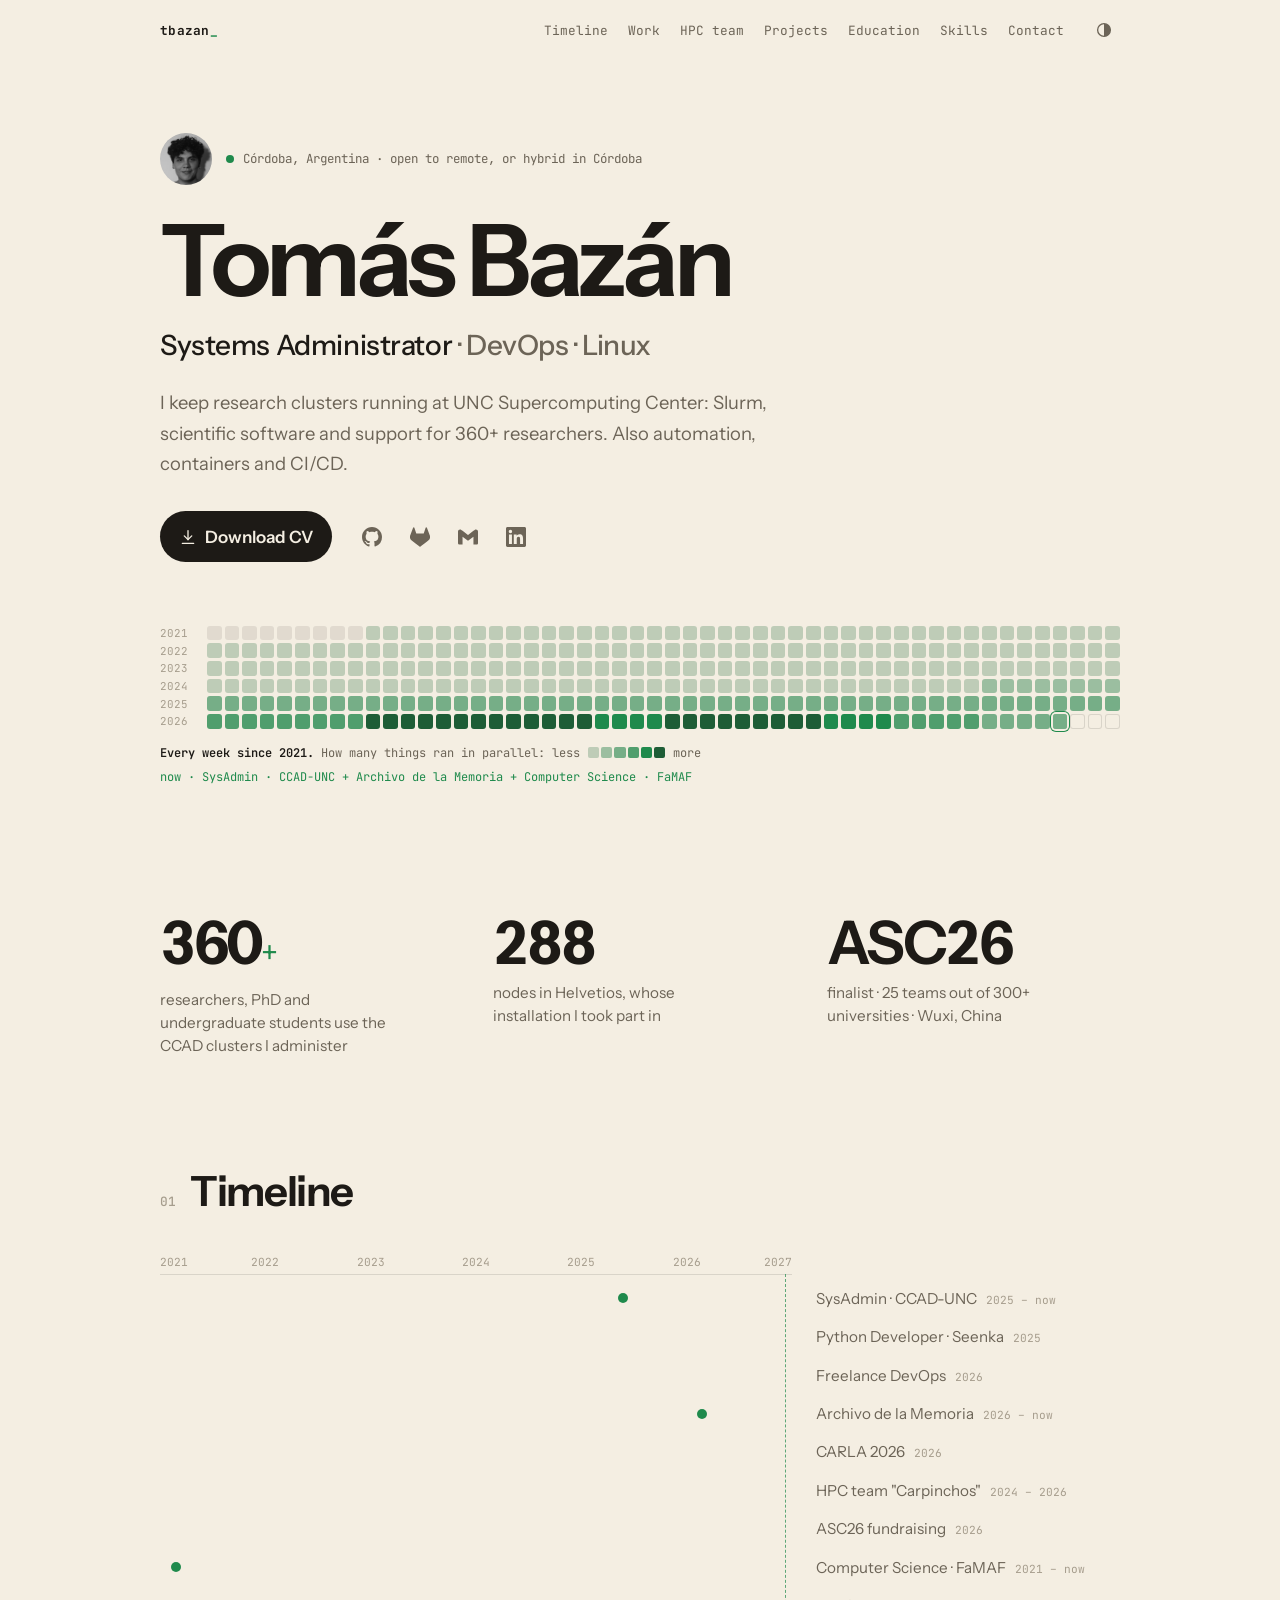
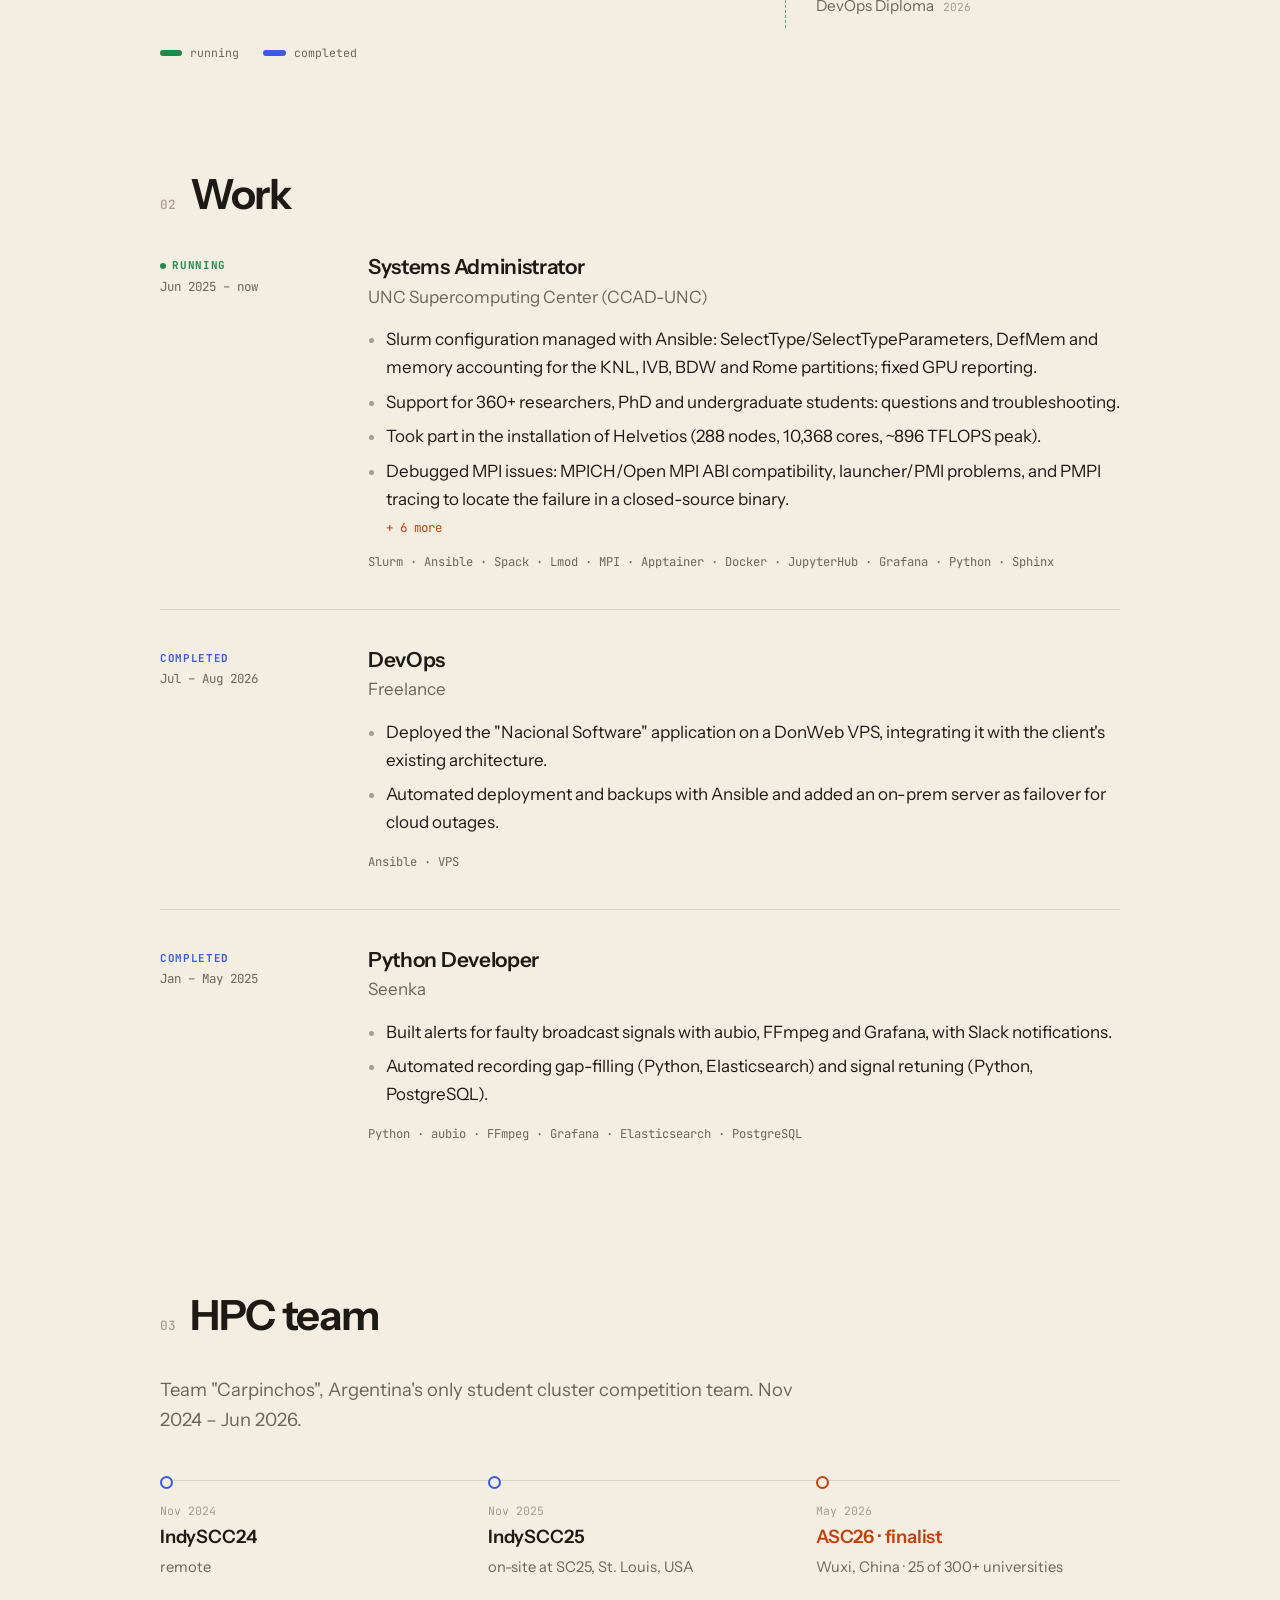
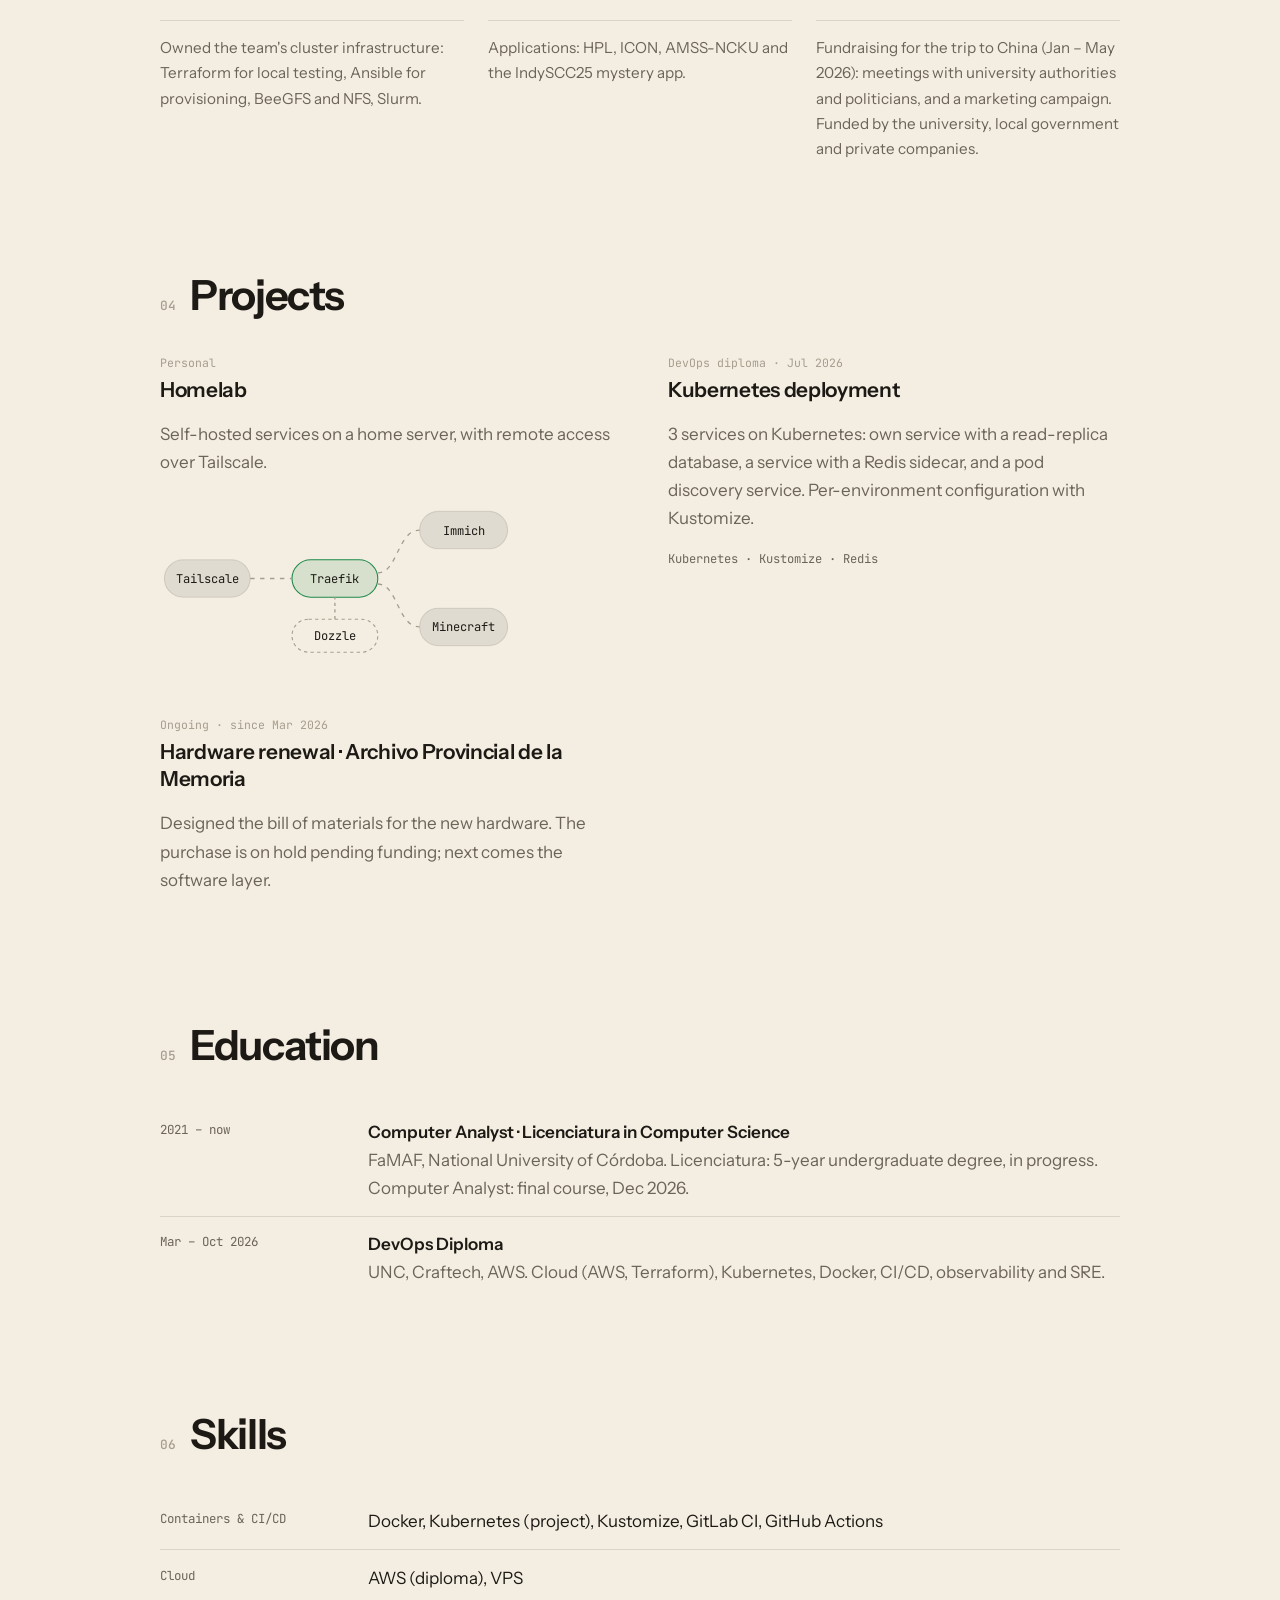
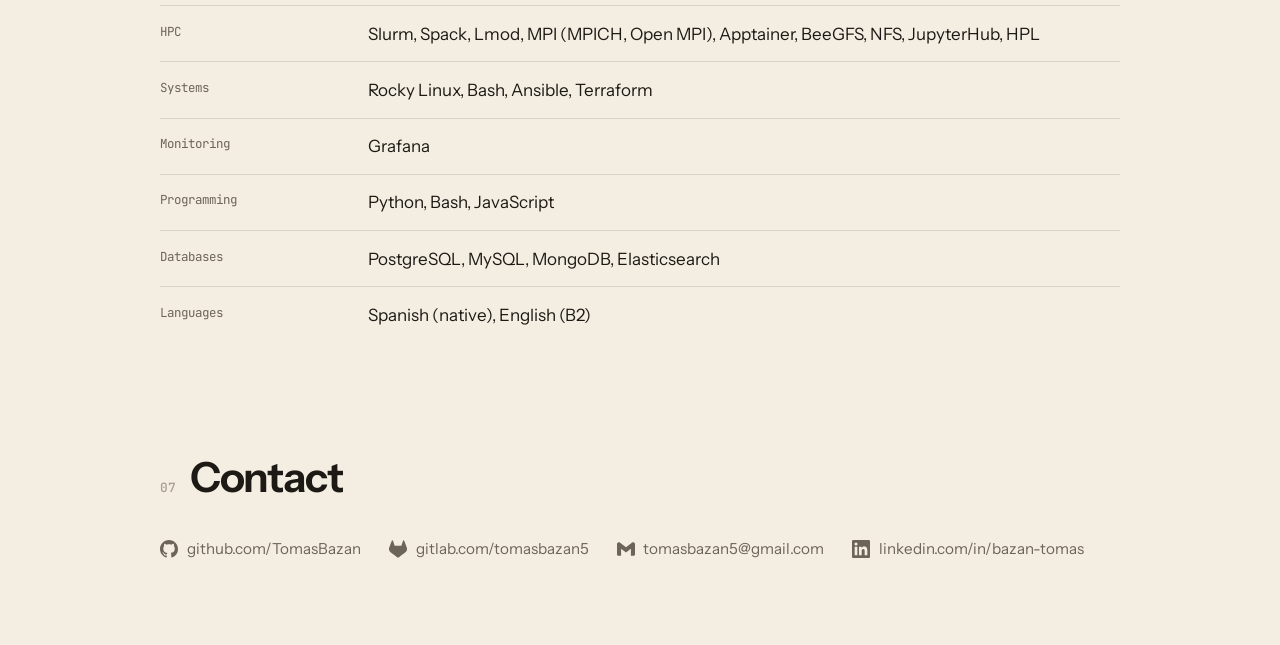
==== site/index.html @ 71e32c1a "feat(site): add single-page site with timeline and weekly workload grid" ====
<!DOCTYPE html>
<html lang="en">
<head>
  <meta charset="utf-8">
  <meta name="viewport" content="width=device-width, initial-scale=1">
  <meta http-equiv="Content-Security-Policy" content="default-src 'none'; script-src 'self'; style-src 'self'; img-src 'self'; font-src 'self'; base-uri 'none'; form-action 'none'">
  <meta name="description" content="Tomás Bazán · Systems Administrator · DevOps · Linux · Córdoba, Argentina">
  <title>Tomás Bazán · Systems Administrator · DevOps</title>
  <link rel="stylesheet" href="style.css?v=3">
  <script src="app.js?v=3" defer></script>
</head>
<body>
  <svg width="0" height="0" class="sprite" aria-hidden="true">
    <symbol id="i-github" viewBox="0 0 16 16"><path fill="currentColor" d="M8 0C3.58 0 0 3.58 0 8c0 3.54 2.29 6.53 5.47 7.59.4.07.55-.17.55-.38 0-.19-.01-.82-.01-1.49-2.01.37-2.53-.49-2.69-.94-.09-.23-.48-.94-.82-1.13-.28-.15-.68-.52-.01-.53.63-.01 1.08.58 1.23.82.72 1.21 1.87.87 2.33.66.07-.52.28-.87.51-1.07-1.78-.2-3.64-.89-3.64-3.95 0-.87.31-1.59.82-2.15-.08-.2-.36-1.02.08-2.12 0 0 .67-.21 2.2.82.64-.18 1.32-.27 2-.27.68 0 1.36.09 2 .27 1.53-1.04 2.2-.82 2.2-.82.44 1.1.16 1.92.08 2.12.51.56.82 1.27.82 2.15 0 3.07-1.87 3.75-3.65 3.95.29.25.54.73.54 1.48 0 1.07-.01 1.93-.01 2.2 0 .21.15.46.55.38A8.01 8.01 0 0 0 16 8c0-4.42-3.58-8-8-8z"/></symbol>
    <symbol id="i-linkedin" viewBox="0 0 24 24"><path fill="currentColor" d="M20.45 20.45h-3.56v-5.57c0-1.33-.02-3.04-1.85-3.04-1.85 0-2.14 1.45-2.14 2.94v5.67H9.35V9h3.41v1.56h.05c.48-.9 1.64-1.85 3.37-1.85 3.6 0 4.27 2.37 4.27 5.46v6.28zM5.34 7.43a2.06 2.06 0 1 1 0-4.13 2.06 2.06 0 0 1 0 4.13zM7.12 20.45H3.56V9h3.56v11.45zM22.22 0H1.77C.79 0 0 .77 0 1.73v20.54C0 23.23.79 24 1.77 24h20.45c.98 0 1.78-.77 1.78-1.73V1.73C24 .77 23.2 0 22.22 0z"/></symbol>
    <symbol id="i-gitlab" viewBox="0 0 24 24"><path fill="currentColor" d="m23.6 9.593-.033-.086L20.3.98a.851.851 0 0 0-.336-.405.875.875 0 0 0-1 .054.875.875 0 0 0-.29.44L16.47 7.818H7.537L5.333 1.07a.857.857 0 0 0-.29-.441.875.875 0 0 0-1-.054.859.859 0 0 0-.336.405L.433 9.502l-.032.086a6.066 6.066 0 0 0 2.012 7.01l.01.009.03.021 4.977 3.727 2.462 1.863 1.5 1.132a1.009 1.009 0 0 0 1.22 0l1.499-1.132 2.461-1.863 5.006-3.75.013-.01a6.068 6.068 0 0 0 2.01-7.002z"/></symbol>
    <symbol id="i-gmail" viewBox="0 0 24 24"><path fill="currentColor" d="M24 5.457v13.909c0 .904-.732 1.636-1.636 1.636h-3.819V11.73L12 16.64l-6.545-4.91v9.273H1.636A1.636 1.636 0 0 1 0 19.366V5.457c0-2.023 2.309-3.178 3.927-1.964L5.455 4.64 12 9.548l6.545-4.91 1.528-1.145C21.69 2.28 24 3.434 24 5.457z"/></symbol>
    <symbol id="i-download" viewBox="0 0 24 24"><g fill="none" stroke="currentColor" stroke-width="1.75" stroke-linecap="round" stroke-linejoin="round"><path d="M12 3.5v12"/><path d="m7 10.5 5 5 5-5"/><path d="M4.5 20.5h15"/></g></symbol>
    <symbol id="i-arrow" viewBox="0 0 24 24"><g fill="none" stroke="currentColor" stroke-width="1.75" stroke-linecap="round" stroke-linejoin="round"><path d="M7 17 17 7"/><path d="M8.5 7H17v8.5"/></g></symbol>
    <symbol id="i-theme" viewBox="0 0 24 24"><g fill="none" stroke="currentColor" stroke-width="1.75"><circle cx="12" cy="12" r="8.5"/><path fill="currentColor" stroke="none" d="M12 3.5a8.5 8.5 0 0 1 0 17z"/></g></symbol>
  </svg>

  <a class="skip" href="#main">Skip to content</a>

  <header class="topbar">
    <a class="brand" href="#top">tbazan<span class="cursor" aria-hidden="true">_</span></a>
    <nav aria-label="Sections">
      <a href="#timeline">Timeline</a>
      <a href="#work">Work</a>
      <a href="#hpc">HPC team</a>
      <a href="#projects">Projects</a>
      <a href="#education">Education</a>
      <a href="#skills">Skills</a>
      <a href="#contact">Contact</a>
    </nav>
    <button class="theme" type="button" aria-label="Toggle dark mode"><svg width="18" height="18"><use href="#i-theme"/></svg></button>
  </header>

  <main id="main">
    <section class="hero" id="top">
      <div class="hero-id">
        <img class="avatar" src="img/photo.jpg" alt="Portrait of Tomás Bazán" width="480" height="600">
        <p class="eyebrow"><span class="dot" aria-hidden="true"></span>Córdoba, Argentina · open to remote, or hybrid in Córdoba</p>
      </div>
      <h1>Tomás Bazán</h1>
      <p class="role">Systems Administrator <span>· DevOps · Linux</span></p>
      <p class="lede">I keep research clusters running at UNC Supercomputing Center: Slurm, scientific
        software and support for 360+ researchers. Also automation, containers and CI/CD.</p>
      <p class="actions">
        <a class="primary" href="cv/Tomas-Bazan-CV-EN.pdf" type="application/pdf"><svg width="18" height="18"><use href="#i-download"/></svg>Download CV</a>
        <a class="icon-link" href="https://github.com/TomasBazan" aria-label="GitHub"><svg width="20" height="20"><use href="#i-github"/></svg></a>
        <a class="icon-link" href="https://gitlab.com/tomasbazan5" aria-label="GitLab"><svg width="20" height="20"><use href="#i-gitlab"/></svg></a>
        <a class="icon-link" href="mailto:tomasbazan5@gmail.com" aria-label="Email"><svg width="20" height="20"><use href="#i-gmail"/></svg></a>
        <a class="icon-link" href="https://www.linkedin.com/in/bazan-tomas" aria-label="LinkedIn"><svg width="20" height="20"><use href="#i-linkedin"/></svg></a>
      </p>

      <figure class="weeks" aria-label="Every week since March 2021, shaded by how many things ran in parallel: study, work and the HPC team">
        <div class="weeks-grid" aria-hidden="true"></div>
        <figcaption>
          <span><b>Every week since 2021.</b> How many things ran in parallel: <span class="scale" aria-hidden="true">less <i data-load="1"></i><i data-load="2"></i><i data-load="3"></i><i data-load="4"></i><i data-load="5"></i><i data-load="6"></i> more</span></span>
          <span class="readout" aria-live="polite"></span>
        </figcaption>
      </figure>
    </section>

    <section class="stats" aria-label="Highlights">
      <p><b data-count="360">360</b><i>+</i><span>researchers, PhD and undergraduate students use the CCAD clusters I administer</span></p>
      <p><b data-count="288">288</b><span>nodes in Helvetios, whose installation I took part in</span></p>
      <p><b>ASC26</b><span>finalist · 25 teams out of 300+ universities · Wuxi, China</span></p>
    </section>

    <section id="timeline">
      <h2><span class="num">01</span>Timeline</h2>
      <div class="gantt">
        <div class="axis" aria-hidden="true"></div>
        <ol class="jobs">
          <li class="job" data-start="2025-06"><a href="#ccad"><span class="track"><span class="bar"></span></span><span class="label">SysAdmin · CCAD-UNC <small>2025 – now</small></span></a></li>
          <li class="job" data-start="2025-01" data-end="2025-05"><a href="#seenka"><span class="track"><span class="bar"></span></span><span class="label">Python Developer · Seenka <small>2025</small></span></a></li>
          <li class="job" data-start="2026-07" data-end="2026-08"><a href="#freelance"><span class="track"><span class="bar"></span></span><span class="label">Freelance DevOps <small>2026</small></span></a></li>
          <li class="job" data-start="2026-03"><a href="#memoria"><span class="track"><span class="bar"></span></span><span class="label">Archivo de la Memoria <small>2026 – now</small></span></a></li>
          <li class="job" data-start="2026-07" data-end="2026-09"><a href="#ccad"><span class="track"><span class="bar"></span></span><span class="label">CARLA 2026 <small>2026</small></span></a></li>
          <li class="job" data-start="2024-11" data-end="2026-06"><a href="#hpc"><span class="track"><span class="bar"></span></span><span class="label">HPC team "Carpinchos" <small>2024 – 2026</small></span></a></li>
          <li class="job" data-start="2026-01" data-end="2026-05"><a href="#hpc"><span class="track"><span class="bar"></span></span><span class="label">ASC26 fundraising <small>2026</small></span></a></li>
          <li class="job" data-start="2021-03"><a href="#education"><span class="track"><span class="bar"></span></span><span class="label">Computer Science · FaMAF <small>2021 – now</small></span></a></li>
          <li class="job" data-start="2026-03" data-end="2026-10"><a href="#education"><span class="track"><span class="bar"></span></span><span class="label">DevOps Diploma <small>2026</small></span></a></li>
        </ol>
        <p class="legend"><span class="run">running</span><span class="done">completed</span></p>
      </div>
    </section>

    <section id="work">
      <h2><span class="num">02</span>Work</h2>

      <article class="role-entry" id="ccad">
        <p class="when"><span class="state run">RUNNING</span>Jun 2025 – now</p>
        <div>
          <h3>Systems Administrator</h3>
          <p class="org">UNC Supercomputing Center (CCAD-UNC)</p>
          <ul>
            <li>Slurm configuration managed with Ansible: SelectType/SelectTypeParameters, DefMem and memory accounting for the KNL, IVB, BDW and Rome partitions; fixed GPU reporting.</li>
            <li>Support for 360+ researchers, PhD and undergraduate students: questions and troubleshooting.</li>
            <li>Took part in the installation of Helvetios (288 nodes, 10,368 cores, ~896 TFLOPS peak).</li>
            <li>Debugged MPI issues: MPICH/Open MPI ABI compatibility, launcher/PMI problems, and PMPI tracing to locate the failure in a closed-source binary.</li>
          </ul>
          <details>
            <summary>6 more</summary>
            <ul>
              <li>Installed scientific software with Spack (local repositories, Lmod modules), Docker/Apptainer, Conda/Mamba and Autotools: BEAST, VASP and OpenDroneMap for INTA Salta (Apptainer, then JupyterHub with GPU); diagnosed WRF-ELEC and TNT/MPI builds.</li>
              <li>Monitored cluster usage with Slurm, Grafana and Python scripts to detect underutilization.</li>
              <li>Evaluating new tools: croc (data transfer between nodes) and Arbiter3 (resource limits on login nodes, in progress).</li>
              <li>Wrote user documentation for the center's wiki (Sphinx/ReadTheDocs). Verified data for the Latin American HPC infrastructure survey presented at CARLA 2026 (SCALAC Council Meeting).</li>
              <li>Outreach: guided datacenter tours and talks about HPC in Latin America.</li>
              <li>CARLA 2026 (Córdoba): advisor of a student competition team; after the team withdrew, helped organize the event: certifications, hardware setup and on-site support.</li>
            </ul>
          </details>
          <p class="stack">Slurm · Ansible · Spack · Lmod · MPI · Apptainer · Docker · JupyterHub · Grafana · Python · Sphinx</p>
        </div>
      </article>

      <article class="role-entry" id="freelance">
        <p class="when"><span class="state">COMPLETED</span>Jul – Aug 2026</p>
        <div>
          <h3>DevOps</h3>
          <p class="org">Freelance</p>
          <ul>
            <li>Deployed the "Nacional Software" application on a DonWeb VPS, integrating it with the client's existing architecture.</li>
            <li>Automated deployment and backups with Ansible and added an on-prem server as failover for cloud outages.</li>
          </ul>
          <p class="stack">Ansible · VPS</p>
        </div>
      </article>

      <article class="role-entry" id="seenka">
        <p class="when"><span class="state">COMPLETED</span>Jan – May 2025</p>
        <div>
          <h3>Python Developer</h3>
          <p class="org">Seenka</p>
          <ul>
            <li>Built alerts for faulty broadcast signals with aubio, FFmpeg and Grafana, with Slack notifications.</li>
            <li>Automated recording gap-filling (Python, Elasticsearch) and signal retuning (Python, PostgreSQL).</li>
          </ul>
          <p class="stack">Python · aubio · FFmpeg · Grafana · Elasticsearch · PostgreSQL</p>
        </div>
      </article>
    </section>

    <section id="hpc">
      <h2><span class="num">03</span>HPC team</h2>
      <p class="intro">Team "Carpinchos", Argentina's only student cluster competition team. Nov 2024 – Jun 2026.</p>
      <ol class="milestones">
        <li><span class="m-date">Nov 2024</span><b>IndySCC24</b><span>remote</span></li>
        <li><span class="m-date">Nov 2025</span><b>IndySCC25</b><span>on-site at SC25, St. Louis, USA</span></li>
        <li class="peak"><span class="m-date">May 2026</span><b>ASC26 · finalist</b><span>Wuxi, China · 25 of 300+ universities</span></li>
      </ol>
      <ul class="cols">
        <li>Owned the team's cluster infrastructure: Terraform for local testing, Ansible for provisioning, BeeGFS and NFS, Slurm.</li>
        <li>Applications: HPL, ICON, AMSS-NCKU and the IndySCC25 mystery app.</li>
        <li>Fundraising for the trip to China (Jan – May 2026): meetings with university authorities and politicians, and a marketing campaign. Funded by the university, local government and private companies.</li>
      </ul>
    </section>

    <section id="projects">
      <h2><span class="num">04</span>Projects</h2>
      <div class="projects">
        <article>
          <p class="kicker">Personal</p>
          <h3>Homelab</h3>
          <p>Self-hosted services on a home server, with remote access over Tailscale.</p>
          <svg class="diagram" viewBox="0 0 320 150" role="img" aria-label="Diagram: Tailscale into Traefik, which routes to Immich and Minecraft; Dozzle reads container logs">
            <g class="d-node"><rect x="4" y="58" width="78" height="34" rx="17"/><text x="43" y="79">Tailscale</text></g>
            <g class="d-node accent"><rect x="120" y="58" width="78" height="34" rx="17"/><text x="159" y="79">Traefik</text></g>
            <g class="d-node"><rect x="236" y="14" width="80" height="34" rx="17"/><text x="276" y="35">Immich</text></g>
            <g class="d-node"><rect x="236" y="102" width="80" height="34" rx="17"/><text x="276" y="123">Minecraft</text></g>
            <g class="d-node ghost"><rect x="120" y="112" width="78" height="30" rx="15"/><text x="159" y="131">Dozzle</text></g>
            <path class="d-link" d="M82 75h38"/>
            <path class="d-link" d="M198 70c18 0 18-39 38-39"/>
            <path class="d-link" d="M198 80c18 0 18 39 38 39"/>
            <path class="d-link dashed" d="M159 112V92"/>
          </svg>
        </article>
        <article>
          <p class="kicker">DevOps diploma · Jul 2026</p>
          <h3>Kubernetes deployment</h3>
          <p>3 services on Kubernetes: own service with a read-replica database, a service with a Redis sidecar, and a pod discovery service. Per-environment configuration with Kustomize.</p>
          <p class="stack">Kubernetes · Kustomize · Redis</p>
        </article>
        <article id="memoria">
          <p class="kicker">Ongoing · since Mar 2026</p>
          <h3>Hardware renewal · Archivo Provincial de la Memoria</h3>
          <p>Designed the bill of materials for the new hardware. The purchase is on hold pending funding; next comes the software layer.</p>
        </article>
      </div>
    </section>

    <section id="education">
      <h2><span class="num">05</span>Education</h2>
      <dl class="rows">
        <div><dt>2021 – now</dt><dd><b>Computer Analyst · Licenciatura in Computer Science</b> FaMAF, National University of Córdoba. Licenciatura: 5-year undergraduate degree, in progress. Computer Analyst: final course, Dec 2026.</dd></div>
        <div><dt>Mar – Oct 2026</dt><dd><b>DevOps Diploma</b> UNC, Craftech, AWS. Cloud (AWS, Terraform), Kubernetes, Docker, CI/CD, observability and SRE.</dd></div>
      </dl>
    </section>

    <section id="skills">
      <h2><span class="num">06</span>Skills</h2>
      <dl class="rows">
        <div><dt>Containers &amp; CI/CD</dt><dd>Docker, Kubernetes (project), Kustomize, GitLab CI, GitHub Actions</dd></div>
        <div><dt>Cloud</dt><dd>AWS (diploma), VPS</dd></div>
        <div><dt>HPC</dt><dd>Slurm, Spack, Lmod, MPI (MPICH, Open MPI), Apptainer, BeeGFS, NFS, JupyterHub, HPL</dd></div>
        <div><dt>Systems</dt><dd>Rocky Linux, Bash, Ansible, Terraform</dd></div>
        <div><dt>Monitoring</dt><dd>Grafana</dd></div>
        <div><dt>Programming</dt><dd>Python, Bash, JavaScript</dd></div>
        <div><dt>Databases</dt><dd>PostgreSQL, MySQL, MongoDB, Elasticsearch</dd></div>
        <div><dt>Languages</dt><dd>Spanish (native), English (B2)</dd></div>
      </dl>
    </section>

    <section id="contact">
      <h2><span class="num">07</span>Contact</h2>
      <ul class="contact">
        <li><a href="https://github.com/TomasBazan"><svg width="18" height="18"><use href="#i-github"/></svg>github.com/TomasBazan</a></li>
        <li><a href="https://gitlab.com/tomasbazan5"><svg width="18" height="18"><use href="#i-gitlab"/></svg>gitlab.com/tomasbazan5</a></li>
        <li><a href="mailto:tomasbazan5@gmail.com"><svg width="18" height="18"><use href="#i-gmail"/></svg>tomasbazan5@gmail.com</a></li>
        <li><a href="https://www.linkedin.com/in/bazan-tomas"><svg width="18" height="18"><use href="#i-linkedin"/></svg>linkedin.com/in/bazan-tomas</a></li>
      </ul>
    </section>
  </main>
</body>
</html>
---- site/style.css ----
/* Cluster: a single-column page built around one visual idea, the scheduler.
   Warm paper / charcoal, Instrument Sans + JetBrains Mono, hairlines instead of boxes.
   Green is reserved for "running" (live things), so it always means the same. */
@font-face { font-family: "Instrument Sans"; font-weight: 400 700; font-display: swap; src: url(fonts/instrument-sans-latin-wght-normal.woff2) format("woff2"); }
@font-face { font-family: "JetBrains Mono"; font-weight: 100 800; font-display: swap; src: url(fonts/jetbrains-mono-latin-wght-normal.woff2) format("woff2"); }

:root {
  color-scheme: light;
  --paper: #f4eee2;
  --ink: #1d1a16;
  --muted: #6c6457;
  --faint: #a69d8d;
  --line: rgb(29 26 22 / 0.12);
  --node: rgb(29 26 22 / 0.09);
  --run: #1f8a4c;
  --run-soft: rgb(31 138 76 / 0.14);
  --done: #3b5bdb;
  --accent: #c2410c;
  --sans: "Instrument Sans", system-ui, sans-serif;
  --mono: "JetBrains Mono", ui-monospace, monospace;
  --w: 60rem;
}
:root[data-theme="dark"] {
  color-scheme: dark;
  --paper: #131210;
  --ink: #ece6da;
  --muted: #9d9586;
  --faint: #6a6357;
  --line: rgb(236 230 218 / 0.12);
  --node: rgb(236 230 218 / 0.08);
  --run: #4ade80;
  --run-soft: rgb(74 222 128 / 0.14);
  --done: #8ea2ff;
  --accent: #fb923c;
}
@media (prefers-color-scheme: dark) {
  :root:not([data-theme="light"]) {
    color-scheme: dark;
    --paper: #131210;
    --ink: #ece6da;
    --muted: #9d9586;
    --faint: #6a6357;
    --line: rgb(236 230 218 / 0.12);
    --node: rgb(236 230 218 / 0.08);
    --run: #4ade80;
    --run-soft: rgb(74 222 128 / 0.14);
    --done: #8ea2ff;
    --accent: #fb923c;
  }
}

* { box-sizing: border-box; }
html { scroll-behavior: smooth; scroll-padding-top: 5rem; }
@media (prefers-reduced-motion: reduce) { html { scroll-behavior: auto; } }
body {
  margin: 0;
  background: var(--paper);
  color: var(--ink);
  font: 1.0625rem/1.65 var(--sans);
  -webkit-font-smoothing: antialiased;
  transition: background 0.3s ease, color 0.3s ease;
}
.sprite { position: absolute; }
a { color: inherit; text-decoration-color: var(--faint); text-underline-offset: 0.2em; }
a:hover { color: var(--accent); text-decoration-color: currentColor; }
:focus-visible { outline: 2px solid var(--accent); outline-offset: 3px; border-radius: 4px; }
svg { flex: none; }
.skip { position: absolute; left: -999px; }
.skip:focus { left: 1rem; top: 1rem; z-index: 20; background: var(--paper); padding: 0.4rem 0.8rem; }

/* ---------- Top bar: thin, translucent, no box ---------- */
.topbar {
  position: sticky;
  top: 0;
  z-index: 10;
  display: flex;
  align-items: center;
  gap: 1.5rem;
  max-width: calc(var(--w) + 2.5rem);
  margin: 0 auto;
  padding: 0.9rem 1.25rem;
  background: color-mix(in srgb, var(--paper) 82%, transparent);
  backdrop-filter: blur(10px);
  -webkit-backdrop-filter: blur(10px);
  font: 0.8rem var(--mono);
}
.brand { font-weight: 700; text-decoration: none; letter-spacing: 0.02em; }
.cursor { color: var(--run); animation: blink 1.1s steps(1) infinite; }
@keyframes blink { 50% { opacity: 0; } }
.topbar nav { display: flex; gap: 1.25rem; margin-left: auto; overflow-x: auto; scrollbar-width: none; }
.topbar nav a { color: var(--muted); text-decoration: none; white-space: nowrap; position: relative; }
.topbar nav a:hover, .topbar nav a.active { color: var(--ink); }
.topbar nav a.active::after { content: ""; position: absolute; left: 0; right: 0; bottom: -0.35rem; height: 2px; border-radius: 2px; background: var(--run); }
.theme {
  display: grid;
  place-items: center;
  width: 2rem;
  height: 2rem;
  padding: 0;
  border: 0;
  border-radius: 50%;
  background: transparent;
  color: var(--muted);
  cursor: pointer;
}
.theme:hover { color: var(--ink); background: var(--node); }

main { max-width: calc(var(--w) + 2.5rem); margin: 0 auto; padding: 0 1.25rem 5rem; }

/* ---------- Hero ---------- */
.hero { padding: 4.5rem 0 1rem; }
.hero-id { display: flex; align-items: center; gap: 0.9rem; margin-bottom: 1.75rem; }
.avatar {
  width: 3.25rem;
  height: 3.25rem;
  border-radius: 50%;
  object-fit: cover;
  object-position: 50% 20%;
  filter: grayscale(1);
  transition: filter 0.4s ease;
}
.avatar:hover { filter: none; }
.eyebrow { margin: 0; font: 0.78rem var(--mono); color: var(--muted); }
.dot {
  display: inline-block;
  width: 0.5rem;
  height: 0.5rem;
  margin-right: 0.55rem;
  border-radius: 50%;
  background: var(--run);
  box-shadow: 0 0 0 0 var(--run);
  animation: ping 2s ease-out infinite;
}
@keyframes ping { to { box-shadow: 0 0 0 6px transparent; } }
h1 {
  margin: 0;
  font-size: clamp(3rem, 9vw, 6.25rem);
  font-weight: 650;
  line-height: 0.95;
  letter-spacing: -0.045em;
}
.role { margin: 0.9rem 0 0; font-size: clamp(1.25rem, 2.6vw, 1.75rem); font-weight: 500; letter-spacing: -0.015em; }
.role span { color: var(--muted); }
.lede { max-width: 38rem; margin: 1.25rem 0 0; color: var(--muted); font-size: 1.15rem; }
.actions { display: flex; flex-wrap: wrap; align-items: center; gap: 0.5rem; margin: 2rem 0 0; }
.primary {
  display: inline-flex;
  align-items: center;
  gap: 0.5rem;
  margin-right: 0.75rem;
  padding: 0.7rem 1.2rem;
  border-radius: 999px;
  background: var(--ink);
  color: var(--paper);
  font-weight: 600;
  text-decoration: none;
  transition: transform 0.2s ease, background 0.2s ease;
}
.primary:hover { color: var(--paper); background: var(--accent); transform: translateY(-1px); }
.icon-link {
  display: grid;
  place-items: center;
  width: 2.5rem;
  height: 2.5rem;
  border-radius: 50%;
  color: var(--muted);
  transition: color 0.2s ease, background 0.2s ease;
}
.icon-link:hover { color: var(--ink); background: var(--node); }

/* Weeks: one cell per week since 2021 (a row per year), shaded by how many jobs ran at once.
   Same data as the timeline, so it is a real picture of the workload, not decoration. */
.weeks { margin: 4rem 0 0; }
.weeks-grid { display: grid; grid-template-columns: 2.75rem repeat(52, minmax(0, 1fr)); gap: 3px; align-items: center; }
.weeks-grid .year { font: 0.68rem var(--mono); color: var(--faint); }
.weeks-grid i {
  aspect-ratio: 1;
  border-radius: 3px;
  background: var(--node);
  transform: scale(0.4);
  opacity: 0;
  transition: transform 0.35s ease, opacity 0.35s ease, background 0.2s ease;
}
.weeks-grid.on i { transform: none; opacity: 1; transition-delay: calc(var(--i) * 3ms); }
.weeks i[data-load="1"] { background: color-mix(in srgb, var(--run) 18%, var(--node)); }
.weeks i[data-load="2"] { background: color-mix(in srgb, var(--run) 36%, var(--node)); }
.weeks i[data-load="3"] { background: color-mix(in srgb, var(--run) 55%, var(--node)); }
.weeks i[data-load="4"] { background: color-mix(in srgb, var(--run) 75%, var(--node)); }
.weeks i[data-load="5"] { background: var(--run); }
.weeks i[data-load="6"] { background: color-mix(in srgb, var(--run) 60%, var(--ink)); }
.weeks-grid i.future { background: transparent; box-shadow: inset 0 0 0 1px var(--line); }
.weeks-grid i.now { box-shadow: 0 0 0 2px var(--paper), 0 0 0 3px var(--run); }
.weeks-grid.settled i { transition-delay: 0s; transition-duration: 0.12s; }
.weeks-grid i:hover { transform: scale(1.35); transition-delay: 0s; }
.weeks figcaption {
  display: flex;
  flex-wrap: wrap;
  justify-content: space-between;
  gap: 0.5rem 2rem;
  margin-top: 1rem;
  font: 0.75rem var(--mono);
  color: var(--muted);
}
.weeks b { color: var(--ink); font-weight: 600; }
.readout { color: var(--run); }
.scale { white-space: nowrap; }
.scale i { display: inline-block; margin: 0 1px; width: 0.7rem; height: 0.7rem; border-radius: 2px; vertical-align: -0.1rem; }

/* ---------- Stats: big numbers, no boxes ---------- */
.stats {
  display: grid;
  grid-template-columns: repeat(3, minmax(0, 1fr));
  gap: 2.5rem;
  margin: 5rem 0 0;
}
.stats p { margin: 0; }
.stats b {
  font-size: clamp(2.6rem, 5.5vw, 3.75rem);
  font-weight: 650;
  line-height: 1;
  letter-spacing: -0.04em;
  font-variant-numeric: tabular-nums;
}
.stats i { font-style: normal; font-size: 2rem; color: var(--run); }
.stats span { display: block; max-width: 16rem; margin-top: 0.6rem; color: var(--muted); font-size: 0.95rem; line-height: 1.5; }

/* ---------- Sections ---------- */
section:not(.hero) { margin-top: 7rem; }
h2 {
  display: flex;
  align-items: baseline;
  gap: 0.9rem;
  margin: 0 0 2.25rem;
  font-size: clamp(1.9rem, 4vw, 2.6rem);
  font-weight: 650;
  letter-spacing: -0.035em;
  line-height: 1.1;
}
.num { font: 500 0.8rem var(--mono); color: var(--faint); letter-spacing: 0; }
h3 { margin: 0; font-size: 1.3rem; font-weight: 600; letter-spacing: -0.015em; line-height: 1.3; }
.org { margin: 0.15rem 0 0; color: var(--muted); }
.stack { margin: 1rem 0 0; font: 0.76rem/1.7 var(--mono); color: var(--muted); }
ul { padding-left: 1.1rem; }
li { margin: 0.4rem 0; }
li::marker { color: var(--faint); }

@supports (animation-timeline: view()) {
  @media (prefers-reduced-motion: no-preference) {
    section:not(.hero), .role-entry {
      animation: rise linear both;
      animation-timeline: view();
      animation-range: entry 0% entry 35%;
    }
  }
}
@keyframes rise { from { opacity: 0; transform: translateY(1.5rem); } }

/* ---------- Timeline (Gantt) ---------- */
.gantt { --label-w: 19rem; --gap: 1.5rem; }
.axis {
  position: relative;
  height: 1.5rem;
  margin-right: calc(var(--label-w) + var(--gap));
  border-bottom: 1px solid var(--line);
  font: 0.7rem var(--mono);
  color: var(--faint);
}
.axis span { position: absolute; bottom: 0.35rem; transform: translateX(-50%); }
.axis span:first-child { transform: none; }
.axis span:last-child { transform: translateX(-100%); }
.gantt.ready .axis::after {
  content: "";
  position: absolute;
  left: var(--now);
  top: 100%;
  height: calc(var(--rows) * 2.4rem + 0.5rem);
  border-left: 1px dashed var(--run);
  opacity: 0.7;
}
.jobs { list-style: none; margin: 0.25rem 0 0; padding: 0; }
.job { margin: 0; --bar: var(--done); }
.job.running { --bar: var(--run); }
.job a {
  display: grid;
  grid-template-columns: minmax(0, 1fr) var(--label-w);
  column-gap: var(--gap);
  align-items: center;
  height: 2.4rem;
  text-decoration: none;
  border-radius: 6px;
}
.job a:hover .label { color: var(--ink); }
.job a:hover .bar { filter: brightness(1.15); height: 12px; }
.track { position: relative; height: 12px; display: flex; align-items: center; }
.gantt:not(.ready) .track { visibility: hidden; }
.bar {
  position: absolute;
  left: var(--start);
  width: 0;
  height: 8px;
  border-radius: 999px;
  background: var(--bar);
  transition: width 1s cubic-bezier(0.2, 0.7, 0.2, 1), height 0.15s ease;
}
.gantt.grown .bar { width: var(--len); min-width: 8px; }
.job.running .bar::after {
  content: "";
  position: absolute;
  right: -3px;
  top: 50%;
  width: 10px;
  height: 10px;
  margin-top: -5px;
  border-radius: 50%;
  background: var(--run);
  animation: ping 1.8s ease-out infinite;
}
.label { color: var(--muted); font-size: 0.95rem; white-space: nowrap; overflow: hidden; text-overflow: ellipsis; transition: color 0.15s ease; }
.label small { margin-left: 0.4rem; font: 0.7rem var(--mono); color: var(--faint); }
.legend { display: flex; gap: 1.5rem; margin: 1.25rem 0 0; font: 0.72rem var(--mono); color: var(--muted); }
.legend span::before { content: ""; display: inline-block; width: 1.4rem; height: 6px; margin-right: 0.5rem; border-radius: 999px; vertical-align: middle; }
.legend .run::before { background: var(--run); }
.legend .done::before { background: var(--done); }

/* ---------- Work ---------- */
.role-entry {
  display: grid;
  grid-template-columns: 11rem minmax(0, 1fr);
  gap: 2rem;
  padding: 2.25rem 0;
  border-top: 1px solid var(--line);
}
.role-entry:first-of-type { border-top: 0; padding-top: 0; }
.when { margin: 0.3rem 0 0; font: 0.78rem var(--mono); color: var(--muted); }
.state { display: block; width: fit-content; margin-bottom: 0.35rem; font-weight: 700; font-size: 0.68rem; letter-spacing: 0.06em; color: var(--done); }
.state.run { color: var(--run); }
.state.run::before { content: ""; display: inline-block; width: 6px; height: 6px; margin-right: 0.4rem; border-radius: 50%; background: var(--run); vertical-align: middle; animation: ping 2s ease-out infinite; }
.role-entry ul { margin: 0.9rem 0 0; }
details { margin-top: 0.25rem; }
details ul { margin-top: 0.4rem; }
summary {
  width: fit-content;
  margin-left: 1.1rem;
  font: 0.78rem var(--mono);
  color: var(--accent);
  cursor: pointer;
  list-style: none;
}
summary::-webkit-details-marker { display: none; }
summary::before { content: "+ "; }
details[open] summary::before { content: "− "; }
details[open] summary { font-size: 0; }
details[open] summary::before { font-size: 0.78rem; content: "− show less"; }

/* ---------- HPC team: milestones on a line ---------- */
.intro { max-width: 40rem; margin: 0; color: var(--muted); font-size: 1.15rem; }
.milestones {
  position: relative;
  display: grid;
  grid-template-columns: repeat(3, minmax(0, 1fr));
  gap: 1.5rem;
  margin: 2.5rem 0 0;
  padding: 1.75rem 0 0;
  list-style: none;
}
.milestones::before { content: ""; position: absolute; left: 0; right: 0; top: 5px; height: 1px; background: var(--line); }
.milestones li { position: relative; margin: 0; }
.milestones li::before {
  content: "";
  position: absolute;
  top: calc(-1.75rem + 1px);
  left: 0;
  width: 9px;
  height: 9px;
  border-radius: 50%;
  background: var(--paper);
  border: 2px solid var(--done);
}
.milestones .peak::before { border-color: var(--accent); }
.milestones b { display: block; font-size: 1.15rem; font-weight: 600; letter-spacing: -0.01em; }
.milestones .peak b { color: var(--accent); }
.m-date { display: block; font: 0.72rem var(--mono); color: var(--faint); margin-bottom: 0.2rem; }
.milestones span:last-child { color: var(--muted); font-size: 0.92rem; }
.cols { display: grid; grid-template-columns: repeat(3, minmax(0, 1fr)); gap: 1.5rem; margin: 2.5rem 0 0; padding: 0; list-style: none; color: var(--muted); font-size: 0.95rem; }
.cols li { margin: 0; padding-top: 0.9rem; border-top: 1px solid var(--line); }

/* ---------- Projects ---------- */
.projects { display: grid; grid-template-columns: repeat(2, minmax(0, 1fr)); gap: 3.5rem; }
.projects article p { color: var(--muted); }
.kicker { margin: 0 0 0.4rem; font: 0.72rem var(--mono); color: var(--faint) !important; }
.diagram { display: block; width: 100%; max-width: 22rem; margin-top: 1.25rem; overflow: visible; }
.d-node rect { fill: var(--node); stroke: var(--line); }
.d-node.accent rect { fill: var(--run-soft); stroke: var(--run); }
.d-node.ghost rect { fill: none; stroke-dasharray: 3 3; stroke: var(--faint); }
.d-node text { fill: var(--ink); font: 11px var(--mono); text-anchor: middle; }
.d-link { fill: none; stroke: var(--faint); stroke-width: 1.2; }
.d-link.dashed { stroke-dasharray: 3 3; }
@media (prefers-reduced-motion: no-preference) {
  .d-link:not(.dashed) { stroke-dasharray: 4 5; animation: flow 1.2s linear infinite; }
}
@keyframes flow { to { stroke-dashoffset: -9; } }

/* ---------- Education / Skills ---------- */
.rows { margin: 0; }
.rows div { display: grid; grid-template-columns: 11rem minmax(0, 1fr); gap: 2rem; padding: 0.85rem 0; border-top: 1px solid var(--line); }
.rows div:first-child { border-top: 0; }
.rows dt { font: 0.78rem/1.9 var(--mono); color: var(--muted); }
.rows dd { margin: 0; }
.rows dd b { display: block; font-weight: 600; }
#education dd { color: var(--muted); }
#education dd b { color: var(--ink); }

/* ---------- Contact: same level as the rest, mail last ---------- */
.contact { display: flex; flex-wrap: wrap; gap: 0.9rem 1.75rem; font-size: 0.95rem; margin: 0; padding: 0; list-style: none; }
.contact li { margin: 0; }
.contact a { display: inline-flex; align-items: center; gap: 0.55rem; text-decoration: none; color: var(--muted); }
.contact a:hover { color: var(--ink); }

/* ---------- Small screens ---------- */
@media (max-width: 48rem) {
  .topbar nav { display: none; }
  .theme { margin-left: auto; }
  .hero { padding-top: 2.5rem; }
  .primary { margin-right: 0.25rem; padding: 0.65rem 1rem; }
  .icon-link { width: 2.2rem; height: 2.2rem; }
  .actions { gap: 0.25rem; }
  .weeks-grid { grid-template-columns: 2rem repeat(52, minmax(0, 1fr)); gap: 1.5px; }
  .weeks-grid i { border-radius: 1px; }
  .stats, .milestones, .cols, .projects { grid-template-columns: 1fr; }
  .contact { flex-direction: column; }
  .stats { gap: 2rem; }
  section:not(.hero) { margin-top: 5rem; }
  .role-entry, .rows div { grid-template-columns: 1fr; gap: 0.5rem; }
  .gantt { --label-w: 0rem; --gap: 0rem; }
  .job a { grid-template-columns: 1fr; height: auto; padding: 0.4rem 0; }
  .label { order: -1; margin-bottom: 0.35rem; white-space: normal; font-size: 0.9rem; }
  .gantt.ready .axis::after { display: none; }
}
@media (prefers-reduced-motion: reduce) {
  *, *::before, *::after { animation: none !important; transition: none !important; }
}
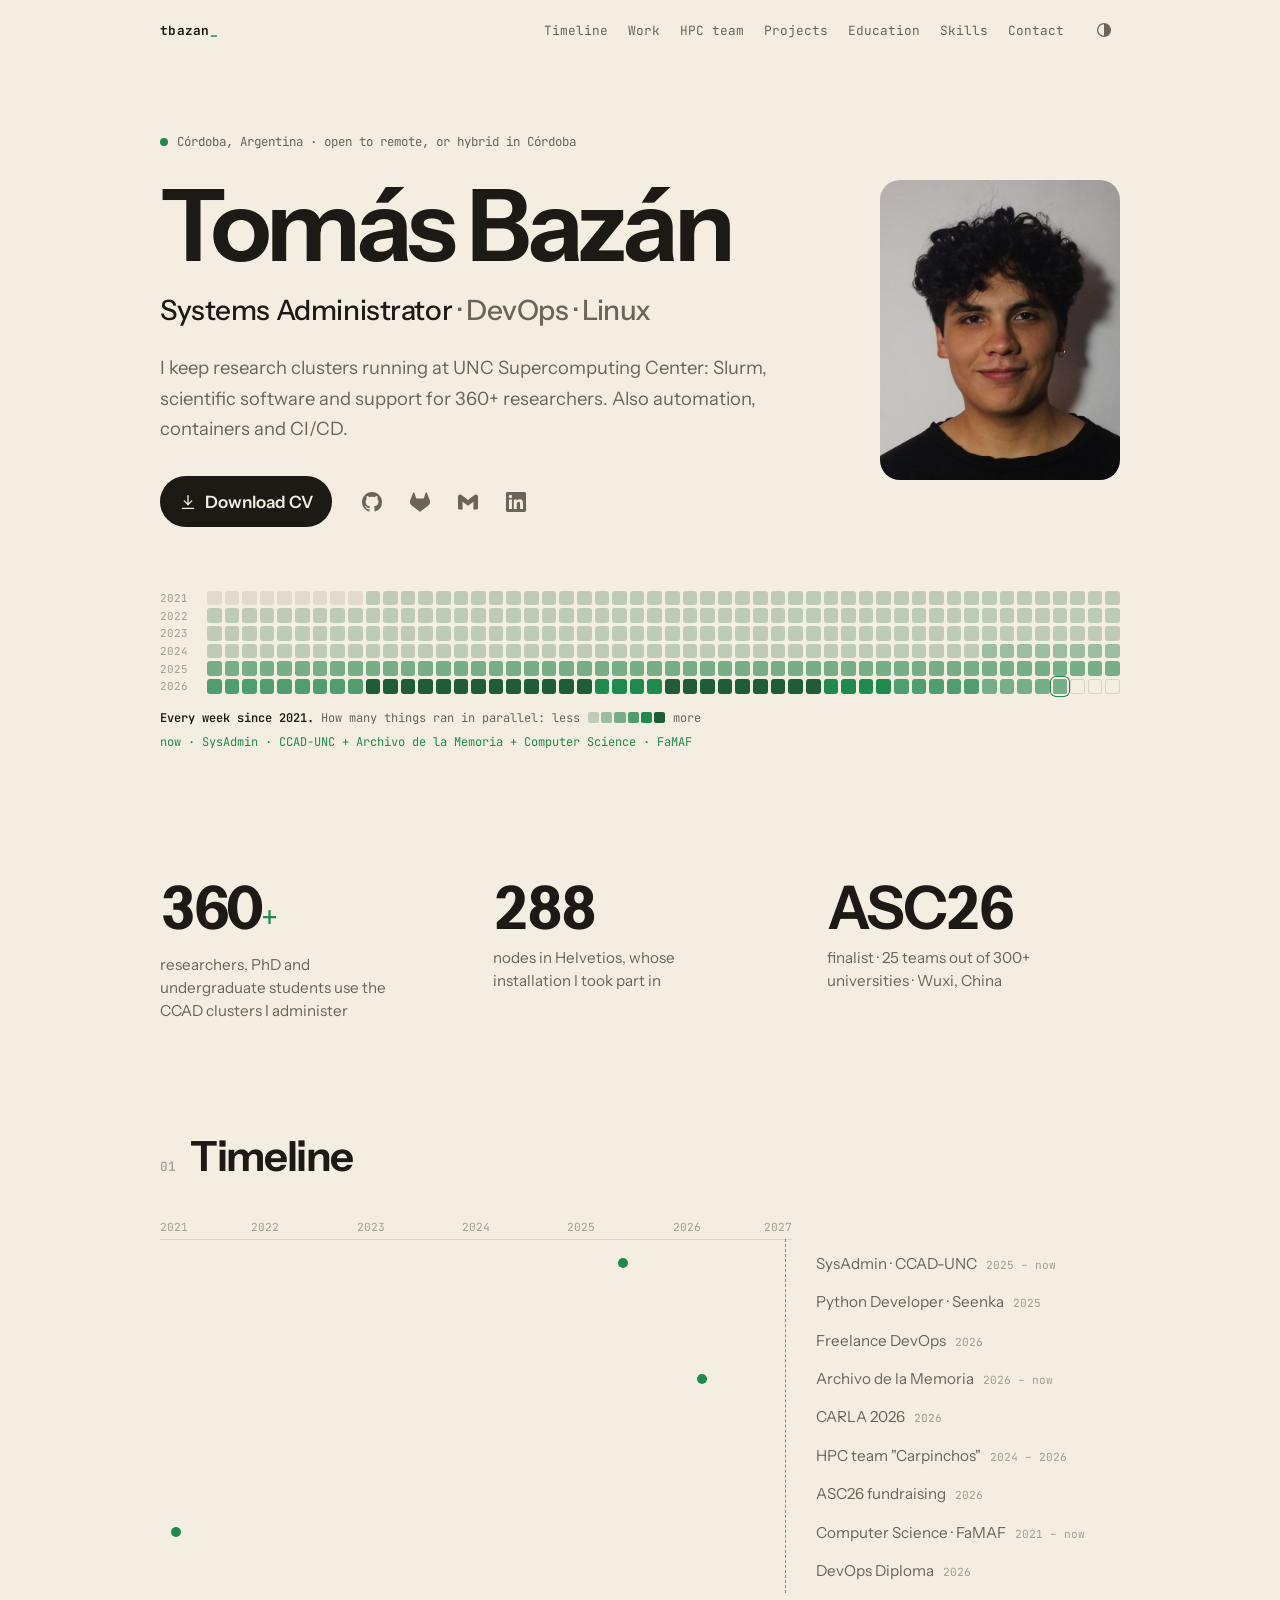
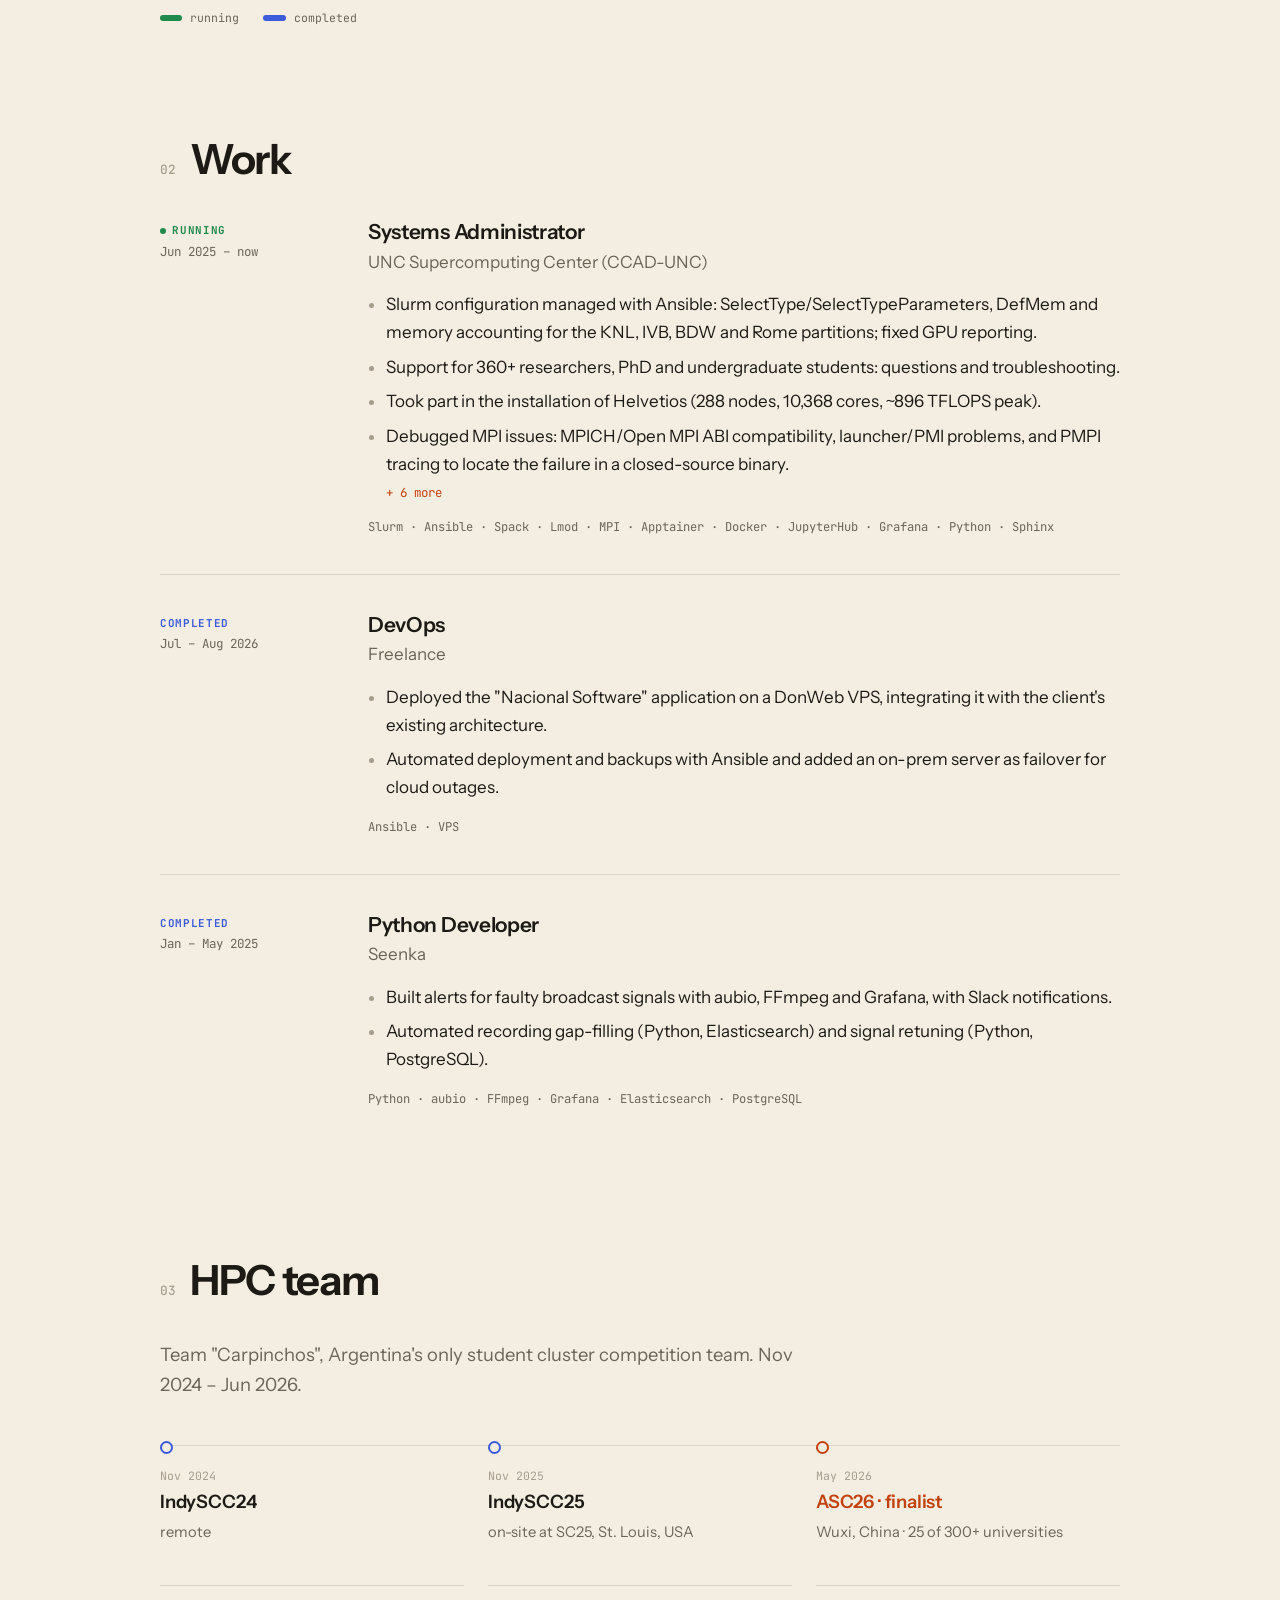
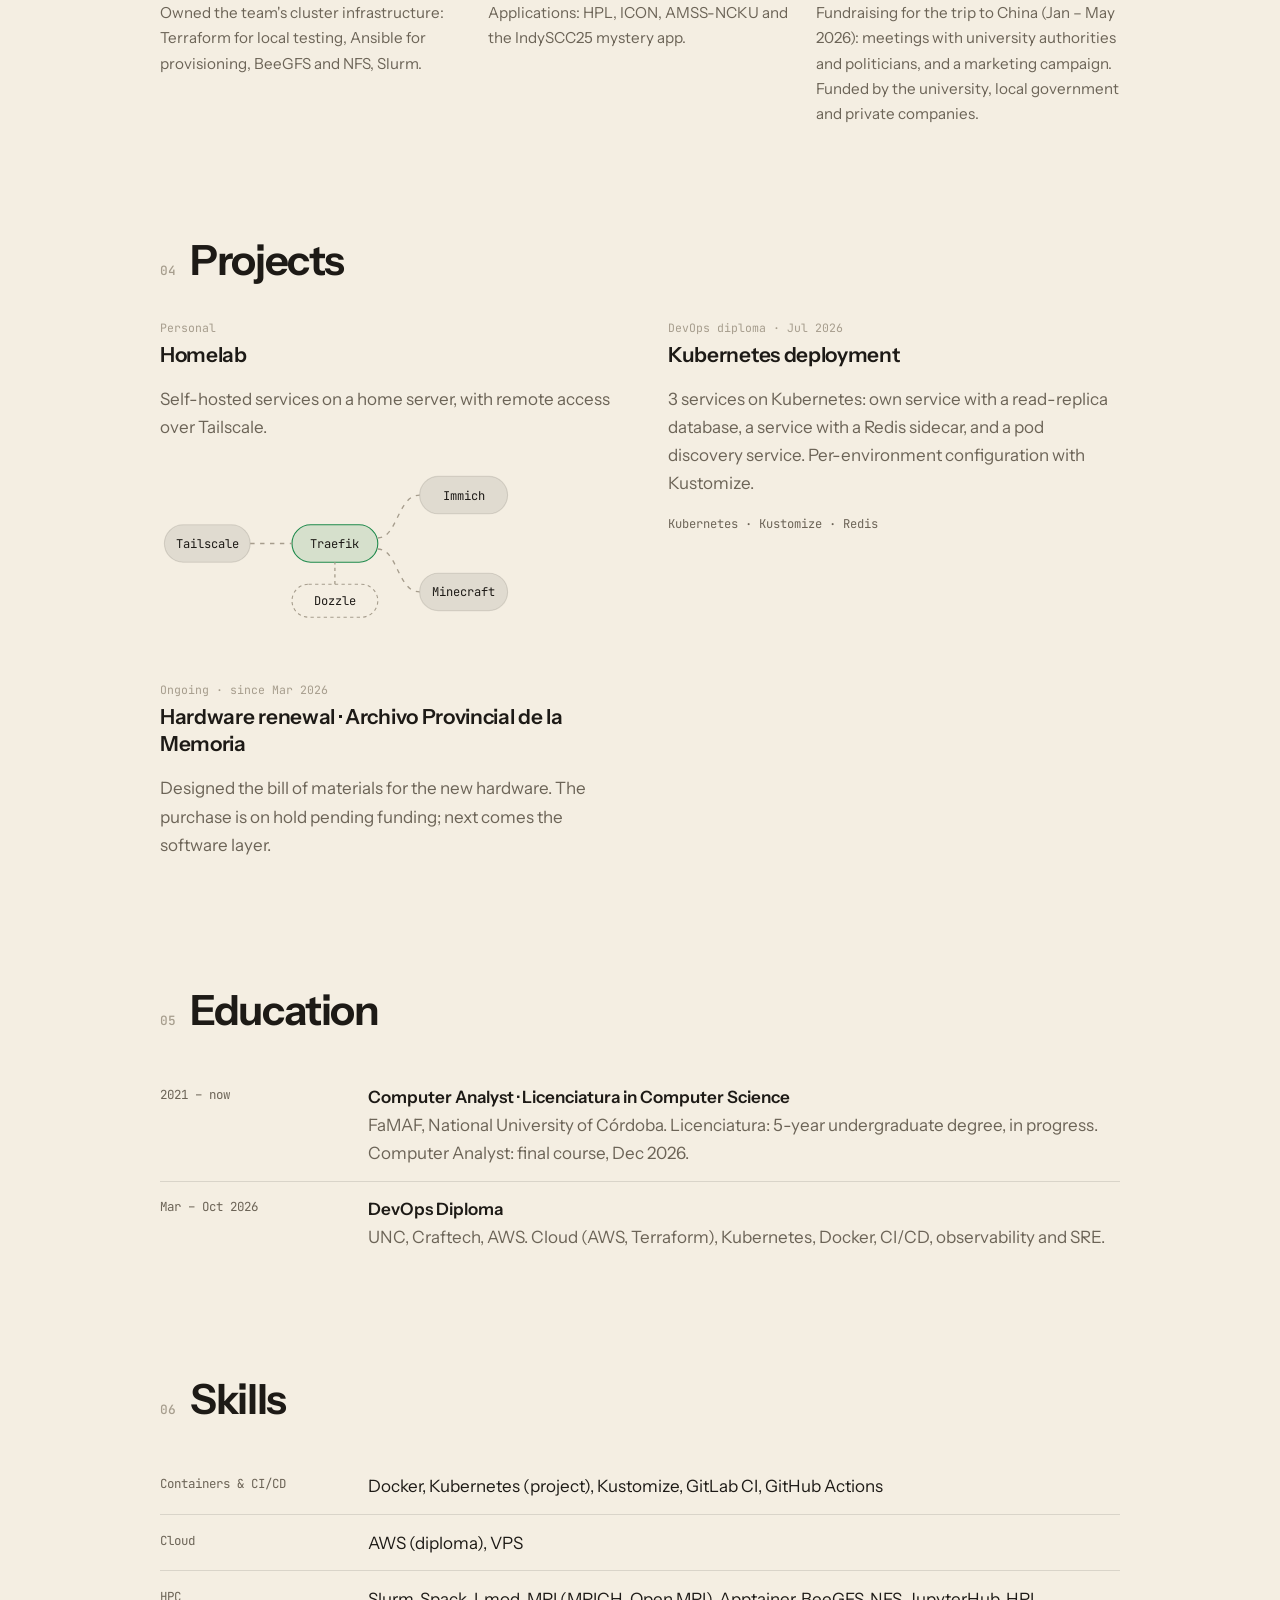
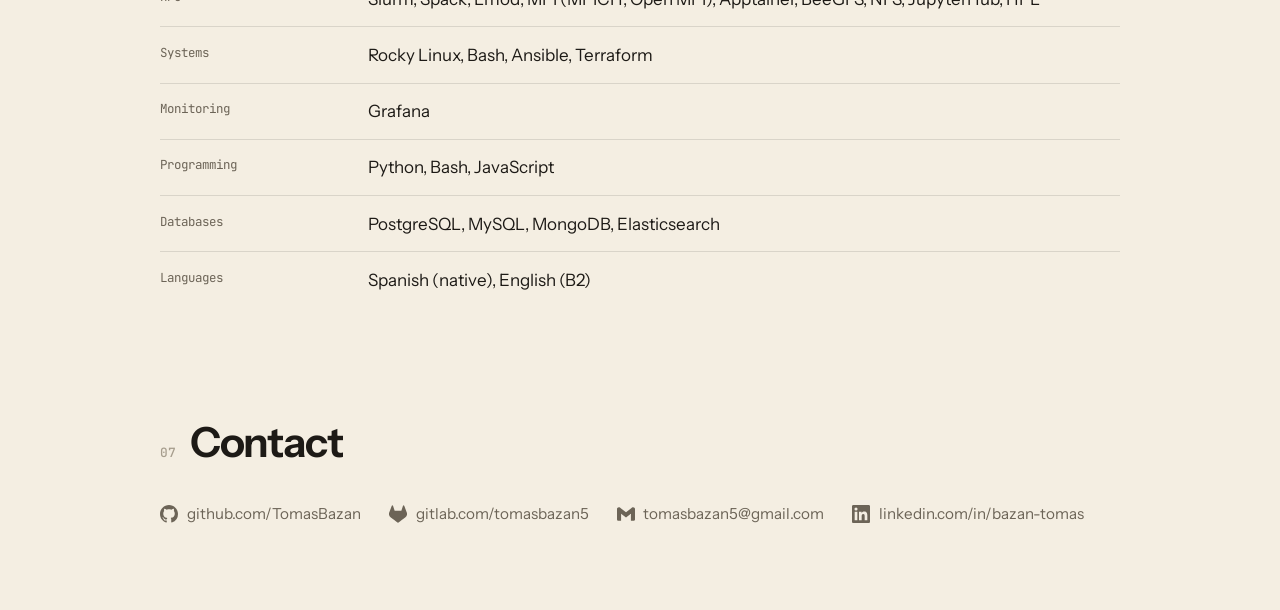
==== commit 0b4192d1: "feat(site): show a larger portrait beside the hero Regenerate the photo at 600x750 from the original" ====
--- a/site/index.html
+++ b/site/index.html
@@ -6,7 +6,7 @@
   <meta http-equiv="Content-Security-Policy" content="default-src 'none'; script-src 'self'; style-src 'self'; img-src 'self'; font-src 'self'; base-uri 'none'; form-action 'none'">
   <meta name="description" content="Tomás Bazán · Systems Administrator · DevOps · Linux · Córdoba, Argentina">
   <title>Tomás Bazán · Systems Administrator · DevOps</title>
-  <link rel="stylesheet" href="style.css?v=3">
+  <link rel="stylesheet" href="style.css?v=4">
   <script src="app.js?v=3" defer></script>
 </head>
 <body>
@@ -39,9 +39,9 @@
   <main id="main">
     <section class="hero" id="top">
       <div class="hero-id">
-        <img class="avatar" src="img/photo.jpg" alt="Portrait of Tomás Bazán" width="480" height="600">
         <p class="eyebrow"><span class="dot" aria-hidden="true"></span>Córdoba, Argentina · open to remote, or hybrid in Córdoba</p>
       </div>
+      <img class="portrait" src="img/photo.jpg" alt="Portrait of Tomás Bazán" width="600" height="750">
       <h1>Tomás Bazán</h1>
       <p class="role">Systems Administrator <span>· DevOps · Linux</span></p>
       <p class="lede">I keep research clusters running at UNC Supercomputing Center: Slurm, scientific
--- a/site/style.css
+++ b/site/style.css
@@ -108,18 +108,24 @@
 main { max-width: calc(var(--w) + 2.5rem); margin: 0 auto; padding: 0 1.25rem 5rem; }
 
 /* ---------- Hero ---------- */
-.hero { padding: 4.5rem 0 1rem; }
+.hero {
+  display: grid;
+  grid-template-columns: minmax(0, 1fr) 15rem;
+  column-gap: 3rem;
+  padding: 4.5rem 0 1rem;
+}
+.hero > * { grid-column: 1; }
+.hero > .weeks { grid-column: 1 / -1; }
+.portrait {
+  grid-column: 2;
+  grid-row: 1 / span 5;
+  align-self: center;
+  width: 100%;
+  height: auto;
+  border-radius: 1.25rem;
+  object-fit: cover;
+}
 .hero-id { display: flex; align-items: center; gap: 0.9rem; margin-bottom: 1.75rem; }
-.avatar {
-  width: 3.25rem;
-  height: 3.25rem;
-  border-radius: 50%;
-  object-fit: cover;
-  object-position: 50% 20%;
-  filter: grayscale(1);
-  transition: filter 0.4s ease;
-}
-.avatar:hover { filter: none; }
 .eyebrow { margin: 0; font: 0.78rem var(--mono); color: var(--muted); }
 .dot {
   display: inline-block;
@@ -420,7 +426,9 @@
 @media (max-width: 48rem) {
   .topbar nav { display: none; }
   .theme { margin-left: auto; }
-  .hero { padding-top: 2.5rem; }
+  .hero { grid-template-columns: minmax(0, 1fr) 5.5rem; column-gap: 1rem; padding-top: 2.5rem; }
+  .portrait { grid-row: 1 / span 2; align-self: start; border-radius: 0.75rem; }
+  .hero > .role, .hero > .lede, .hero > .actions { grid-column: 1 / -1; }
   .primary { margin-right: 0.25rem; padding: 0.65rem 1rem; }
   .icon-link { width: 2.2rem; height: 2.2rem; }
   .actions { gap: 0.25rem; }
